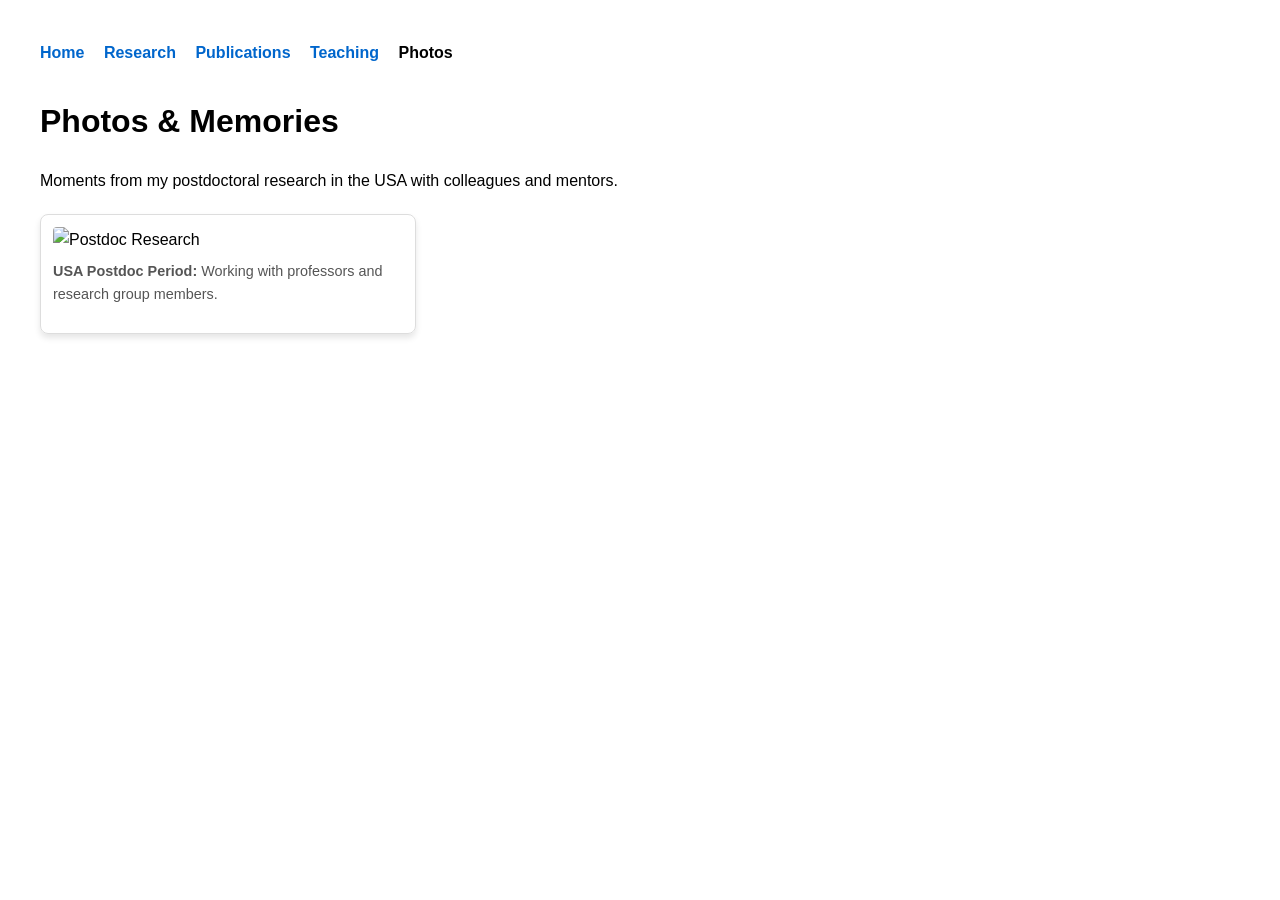
==== photos.html @ 4d49a132 "Add initial HTML structure for photos page" ====
<!DOCTYPE html>
<html lang="en">
<head>
    <meta charset="UTF-8">
    <meta name="viewport" content="width=device-width, initial-scale=1.0">
    <title>Photos - Dr. Asiye Kaymaz Özcanlı</title>
    <style>
        body {
            font-family: Arial, sans-serif;
            margin: 40px;
            line-height: 1.6;
        }
        nav {
            margin-bottom: 30px;
        }
        nav a {
            margin-right: 15px;
            text-decoration: none;
            color: #0066cc;
            font-weight: bold;
        }
        .photo-gallery {
            display: flex;
            flex-wrap: wrap;
            gap: 20px;
            margin-top: 20px;
        }
        .photo-card {
            border: 1px solid #ddd;
            border-radius: 8px;
            padding: 12px;
            max-width: 350px;
            box-shadow: 0 4px 6px rgba(0,0,0,0.1);
        }
        .photo-card img {
            width: 100%;
            height: auto;
            border-radius: 4px;
        }
        .photo-card p {
            font-size: 0.9em;
            color: #555;
            margin-top: 8px;
        }
    </style>
</head>
<body>

    <!-- Üst Menü -->
    <nav>
        <a href="index.html">Home</a>
        <a href="research.html">Research</a>
        <a href="publications.html">Publications</a>
        <a href="teaching.html">Teaching</a>
        <a href="photos.html" style="color: #000;">Photos</a>
    </nav>

    <main>
        <h1>Photos & Memories</h1>
        <p>Moments from my postdoctoral research in the USA with colleagues and mentors.</p>

        <div class="photo-gallery">
            <!-- Fotoğraf Kartı 1 -->
            <div class="photo-card">
                <img src="postdoc1.jpg" alt="Postdoc Research">
                <p><b>USA Postdoc Period:</b> Working with professors and research group members.</p>
            </div>
        </div>
    </main>

</body>
</html>
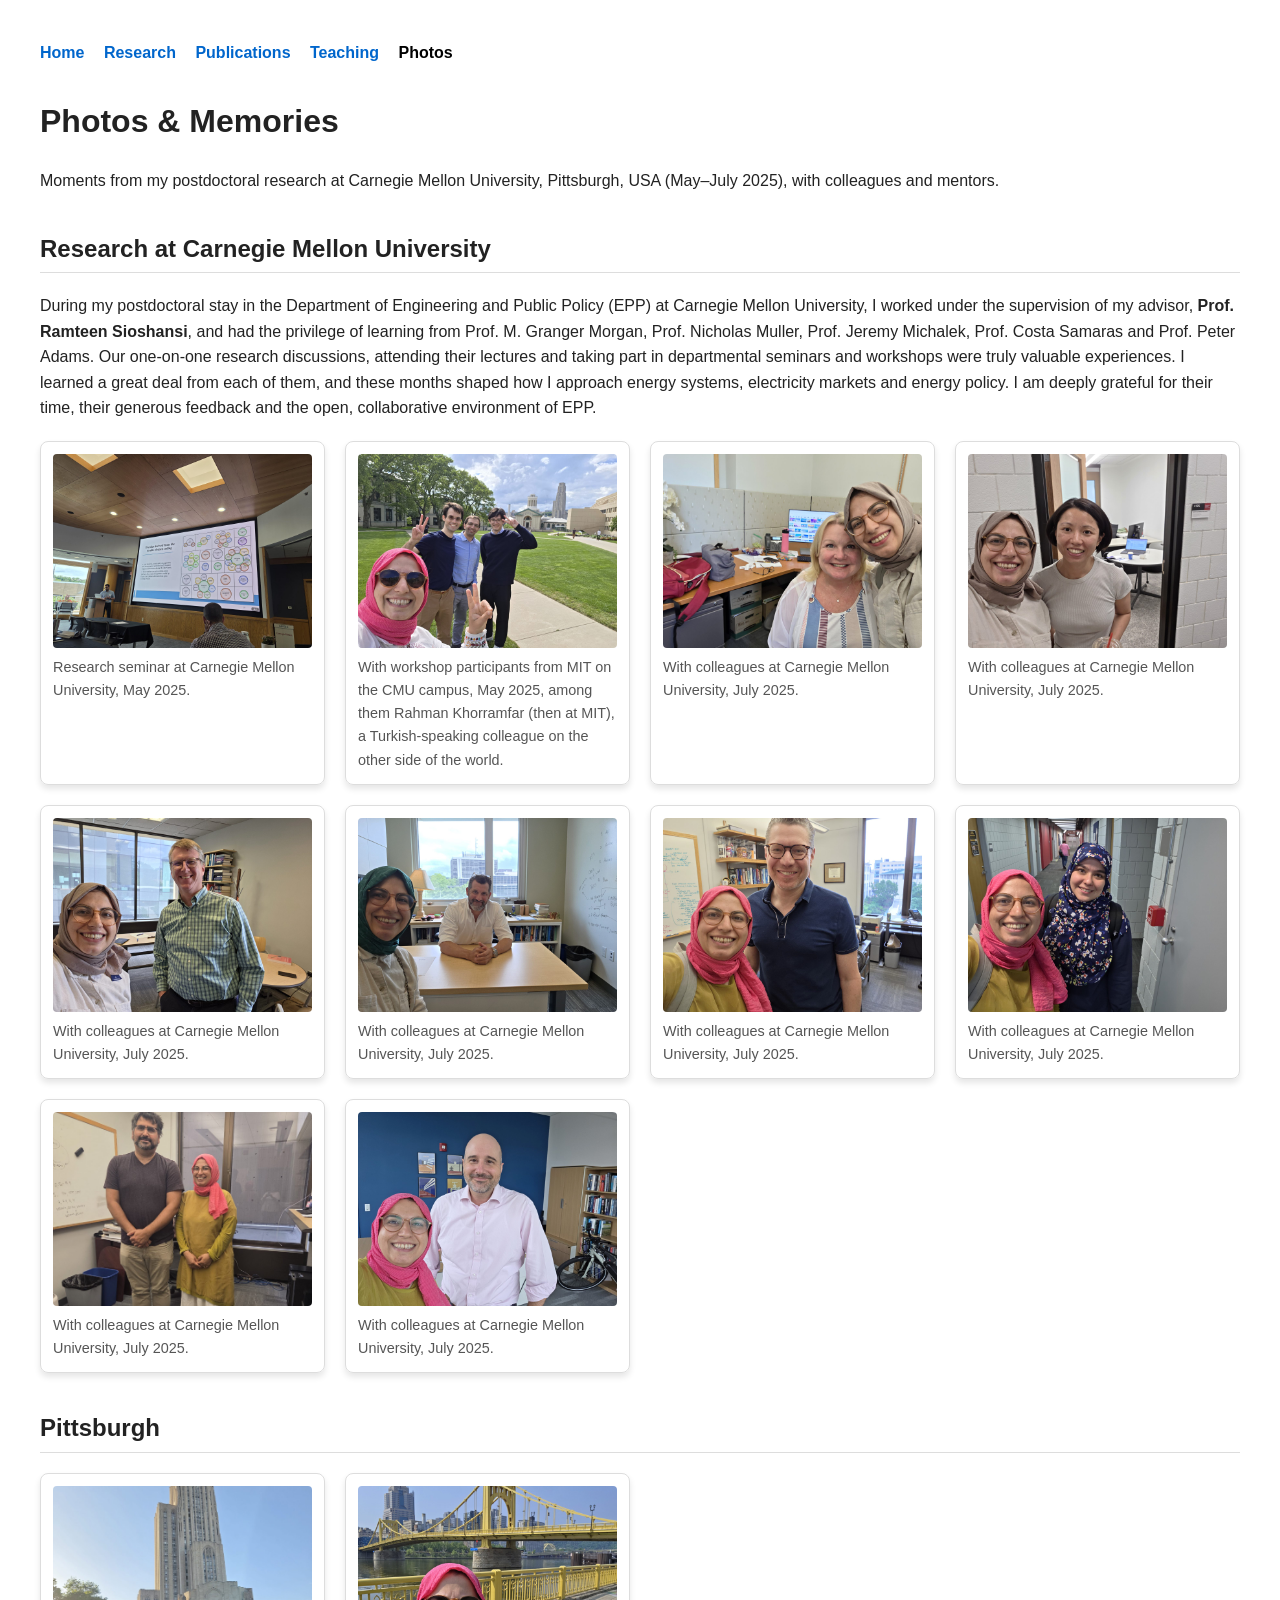
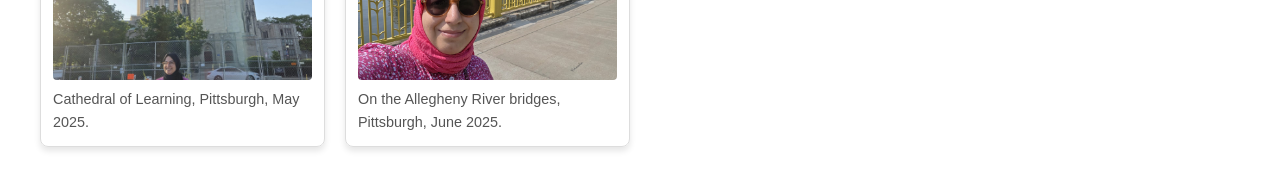
==== commit 373a87e2: "Add CMU postdoc photo gallery and Photos menu link - 12 photos from the CMU EPP postdoc (May-July 20" ====
--- a/photos.html
+++ b/photos.html
@@ -9,6 +9,8 @@
             font-family: Arial, sans-serif;
             margin: 40px;
             line-height: 1.6;
+            background: #fff;
+            color: #222;
         }
         nav {
             margin-bottom: 30px;
@@ -19,9 +21,14 @@
             color: #0066cc;
             font-weight: bold;
         }
+        h2 {
+            margin-top: 36px;
+            border-bottom: 1px solid #ddd;
+            padding-bottom: 4px;
+        }
         .photo-gallery {
-            display: flex;
-            flex-wrap: wrap;
+            display: grid;
+            grid-template-columns: repeat(auto-fill, minmax(280px, 1fr));
             gap: 20px;
             margin-top: 20px;
         }
@@ -29,18 +36,23 @@
             border: 1px solid #ddd;
             border-radius: 8px;
             padding: 12px;
-            max-width: 350px;
             box-shadow: 0 4px 6px rgba(0,0,0,0.1);
+            margin: 0;
         }
         .photo-card img {
             width: 100%;
-            height: auto;
+            aspect-ratio: 4 / 3;
+            object-fit: cover;
             border-radius: 4px;
+            display: block;
         }
-        .photo-card p {
+        .photo-card figcaption {
             font-size: 0.9em;
             color: #555;
             margin-top: 8px;
+        }
+        @media (max-width: 600px) {
+            body { margin: 16px; }
         }
     </style>
 </head>
@@ -56,15 +68,64 @@
     </nav>
 
     <main>
-        <h1>Photos & Memories</h1>
-        <p>Moments from my postdoctoral research in the USA with colleagues and mentors.</p>
+        <h1>Photos &amp; Memories</h1>
+        <p>Moments from my postdoctoral research at Carnegie Mellon University, Pittsburgh, USA (May–July 2025), with colleagues and mentors.</p>
 
+        <h2>Research at Carnegie Mellon University</h2>
+        <p>During my postdoctoral stay in the Department of Engineering and Public Policy (EPP) at Carnegie Mellon University, I worked under the supervision of my advisor, <b>Prof. Ramteen Sioshansi</b>, and had the privilege of learning from Prof. M. Granger Morgan, Prof. Nicholas Muller, Prof. Jeremy Michalek, Prof. Costa Samaras and Prof. Peter Adams. Our one-on-one research discussions, attending their lectures and taking part in departmental seminars and workshops were truly valuable experiences. I learned a great deal from each of them, and these months shaped how I approach energy systems, electricity markets and energy policy. I am deeply grateful for their time, their generous feedback and the open, collaborative environment of EPP.</p>
         <div class="photo-gallery">
-            <!-- Fotoğraf Kartı 1 -->
-            <div class="photo-card">
-                <img src="postdoc1.jpg" alt="Postdoc Research">
-                <p><b>USA Postdoc Period:</b> Working with professors and research group members.</p>
-            </div>
+            <figure class="photo-card">
+                <a href="images/postdoc/cmu-02.jpg"><img src="images/postdoc/cmu-02.jpg" alt="Research seminar presentation" loading="lazy"></a>
+                <figcaption>Research seminar at Carnegie Mellon University, May 2025.</figcaption>
+            </figure>
+            <figure class="photo-card">
+                <a href="images/postdoc/cmu-03.jpg"><img src="images/postdoc/cmu-03.jpg" alt="With workshop participants from MIT on the CMU campus" loading="lazy"></a>
+                <figcaption>With workshop participants from MIT on the CMU campus, May 2025, among them Rahman Khorramfar (then at MIT), a Turkish-speaking colleague on the other side of the world.</figcaption>
+            </figure>
+            <figure class="photo-card">
+                <a href="images/postdoc/cmu-05.jpg"><img src="images/postdoc/cmu-05.jpg" alt="With a colleague in the office" loading="lazy"></a>
+                <figcaption>With colleagues at Carnegie Mellon University, July 2025.</figcaption>
+            </figure>
+            <figure class="photo-card">
+                <a href="images/postdoc/cmu-06.jpg"><img src="images/postdoc/cmu-06.jpg" alt="With a colleague in the office" loading="lazy"></a>
+                <figcaption>With colleagues at Carnegie Mellon University, July 2025.</figcaption>
+            </figure>
+            <figure class="photo-card">
+                <a href="images/postdoc/cmu-07.jpg"><img src="images/postdoc/cmu-07.jpg" alt="With a professor in his office" loading="lazy"></a>
+                <figcaption>With colleagues at Carnegie Mellon University, July 2025.</figcaption>
+            </figure>
+            <figure class="photo-card">
+                <a href="images/postdoc/cmu-08.jpg"><img src="images/postdoc/cmu-08.jpg" alt="With a professor in his office" loading="lazy"></a>
+                <figcaption>With colleagues at Carnegie Mellon University, July 2025.</figcaption>
+            </figure>
+            <figure class="photo-card">
+                <a href="images/postdoc/cmu-09.jpg"><img src="images/postdoc/cmu-09.jpg" alt="With a professor in his office" loading="lazy"></a>
+                <figcaption>With colleagues at Carnegie Mellon University, July 2025.</figcaption>
+            </figure>
+            <figure class="photo-card">
+                <a href="images/postdoc/cmu-10.jpg"><img src="images/postdoc/cmu-10.jpg" alt="With a colleague" loading="lazy"></a>
+                <figcaption>With colleagues at Carnegie Mellon University, July 2025.</figcaption>
+            </figure>
+            <figure class="photo-card">
+                <a href="images/postdoc/cmu-11.jpg"><img src="images/postdoc/cmu-11.jpg" alt="With a colleague in the office" loading="lazy" style="object-position: center 30%;"></a>
+                <figcaption>With colleagues at Carnegie Mellon University, July 2025.</figcaption>
+            </figure>
+            <figure class="photo-card">
+                <a href="images/postdoc/cmu-12.jpg"><img src="images/postdoc/cmu-12.jpg" alt="With a professor in his office" loading="lazy"></a>
+                <figcaption>With colleagues at Carnegie Mellon University, July 2025.</figcaption>
+            </figure>
+        </div>
+
+        <h2>Pittsburgh</h2>
+        <div class="photo-gallery">
+            <figure class="photo-card">
+                <a href="images/postdoc/cmu-01.jpg"><img src="images/postdoc/cmu-01.jpg" alt="In front of the Cathedral of Learning" loading="lazy" style="object-position: center 40%;"></a>
+                <figcaption>Cathedral of Learning, Pittsburgh, May 2025.</figcaption>
+            </figure>
+            <figure class="photo-card">
+                <a href="images/postdoc/cmu-04.jpg"><img src="images/postdoc/cmu-04.jpg" alt="On a bridge over the Allegheny River" loading="lazy"></a>
+                <figcaption>On the Allegheny River bridges, Pittsburgh, June 2025.</figcaption>
+            </figure>
         </div>
     </main>
 
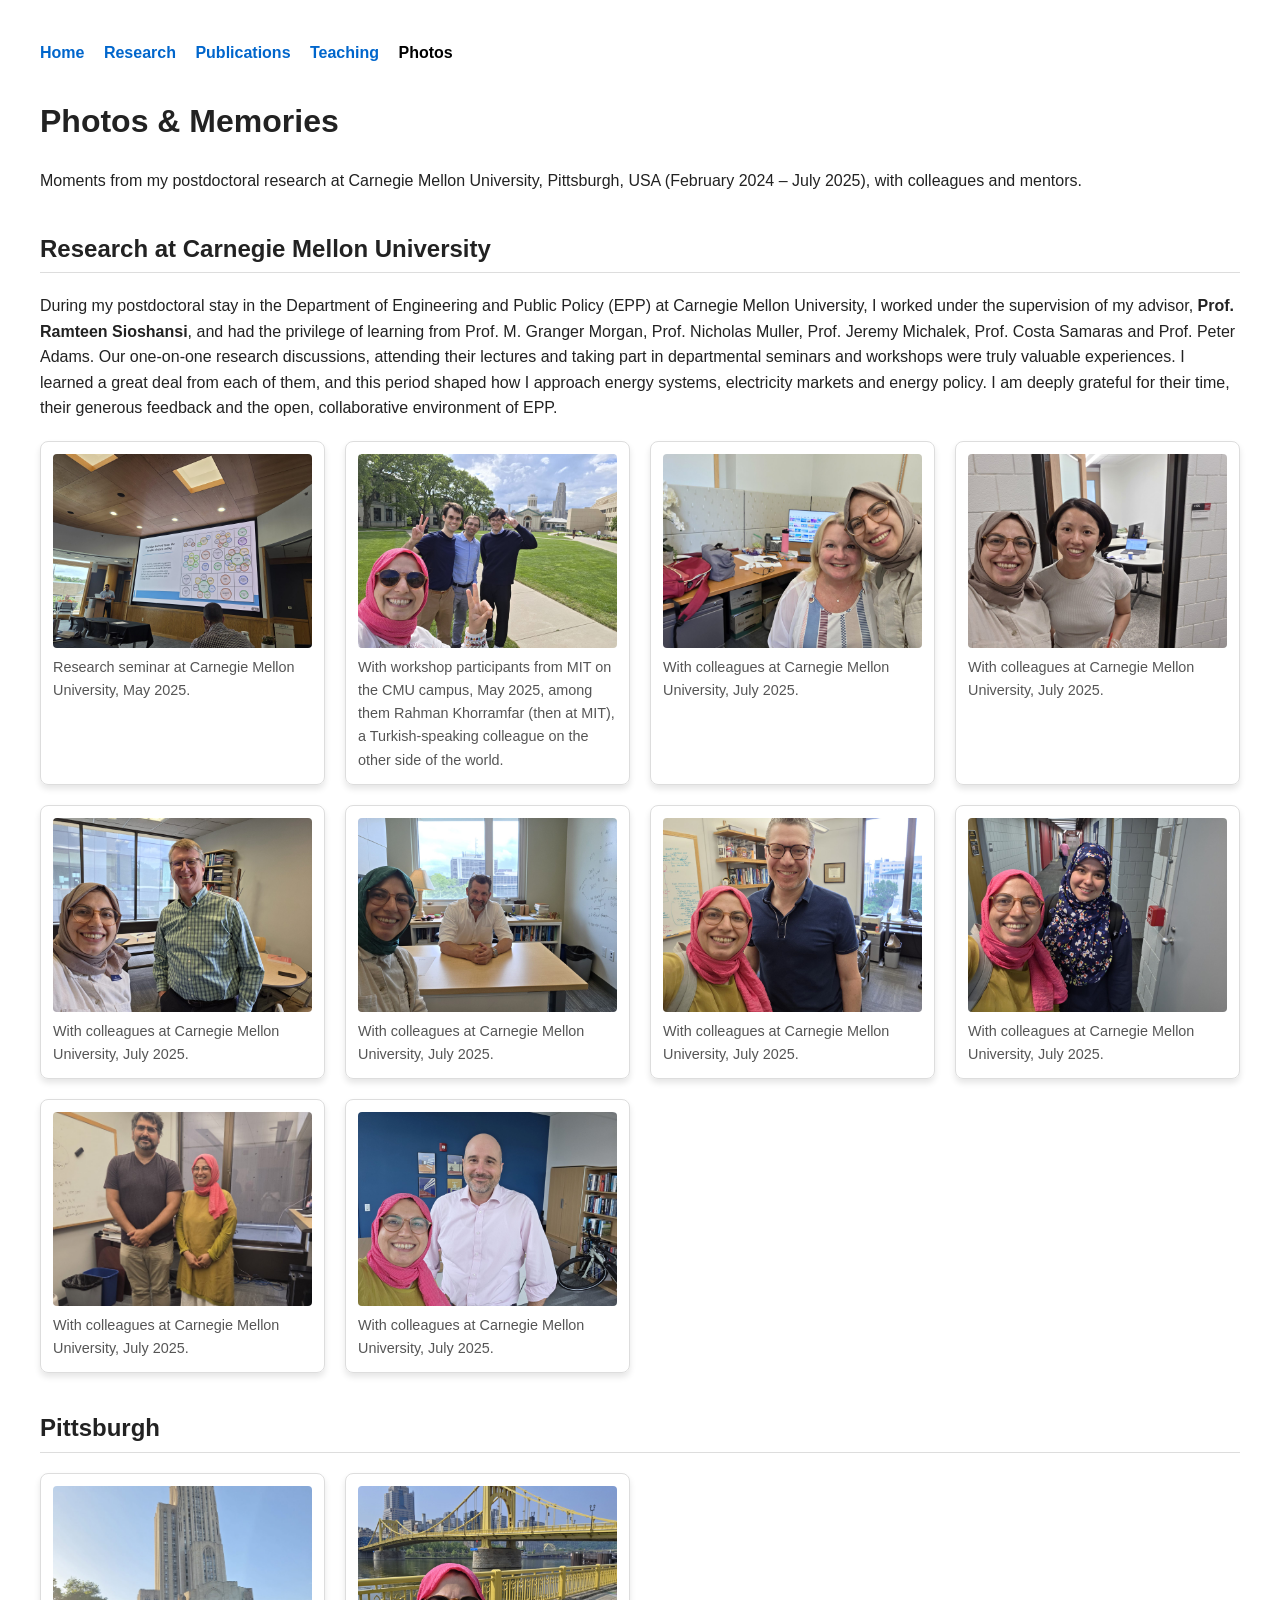
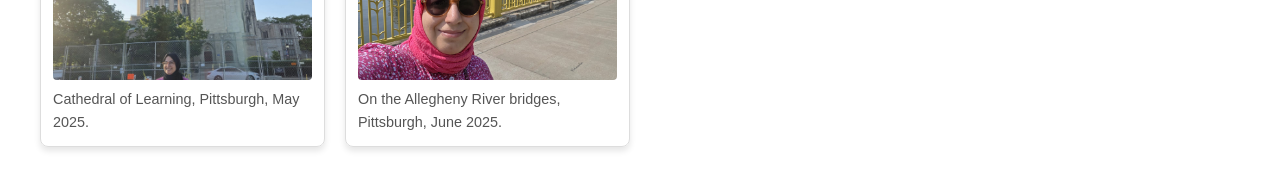
==== commit 95b267b8: "Fix postdoc period to February 2024 - July 2025 Co-Authored-By: Claude Opus 5.5 <noreply@anthropic.c" ====
--- a/photos.html
+++ b/photos.html
@@ -69,10 +69,10 @@
 
     <main>
         <h1>Photos &amp; Memories</h1>
-        <p>Moments from my postdoctoral research at Carnegie Mellon University, Pittsburgh, USA (May–July 2025), with colleagues and mentors.</p>
+        <p>Moments from my postdoctoral research at Carnegie Mellon University, Pittsburgh, USA (February 2024 – July 2025), with colleagues and mentors.</p>
 
         <h2>Research at Carnegie Mellon University</h2>
-        <p>During my postdoctoral stay in the Department of Engineering and Public Policy (EPP) at Carnegie Mellon University, I worked under the supervision of my advisor, <b>Prof. Ramteen Sioshansi</b>, and had the privilege of learning from Prof. M. Granger Morgan, Prof. Nicholas Muller, Prof. Jeremy Michalek, Prof. Costa Samaras and Prof. Peter Adams. Our one-on-one research discussions, attending their lectures and taking part in departmental seminars and workshops were truly valuable experiences. I learned a great deal from each of them, and these months shaped how I approach energy systems, electricity markets and energy policy. I am deeply grateful for their time, their generous feedback and the open, collaborative environment of EPP.</p>
+        <p>During my postdoctoral stay in the Department of Engineering and Public Policy (EPP) at Carnegie Mellon University, I worked under the supervision of my advisor, <b>Prof. Ramteen Sioshansi</b>, and had the privilege of learning from Prof. M. Granger Morgan, Prof. Nicholas Muller, Prof. Jeremy Michalek, Prof. Costa Samaras and Prof. Peter Adams. Our one-on-one research discussions, attending their lectures and taking part in departmental seminars and workshops were truly valuable experiences. I learned a great deal from each of them, and this period shaped how I approach energy systems, electricity markets and energy policy. I am deeply grateful for their time, their generous feedback and the open, collaborative environment of EPP.</p>
         <div class="photo-gallery">
             <figure class="photo-card">
                 <a href="images/postdoc/cmu-02.jpg"><img src="images/postdoc/cmu-02.jpg" alt="Research seminar presentation" loading="lazy"></a>
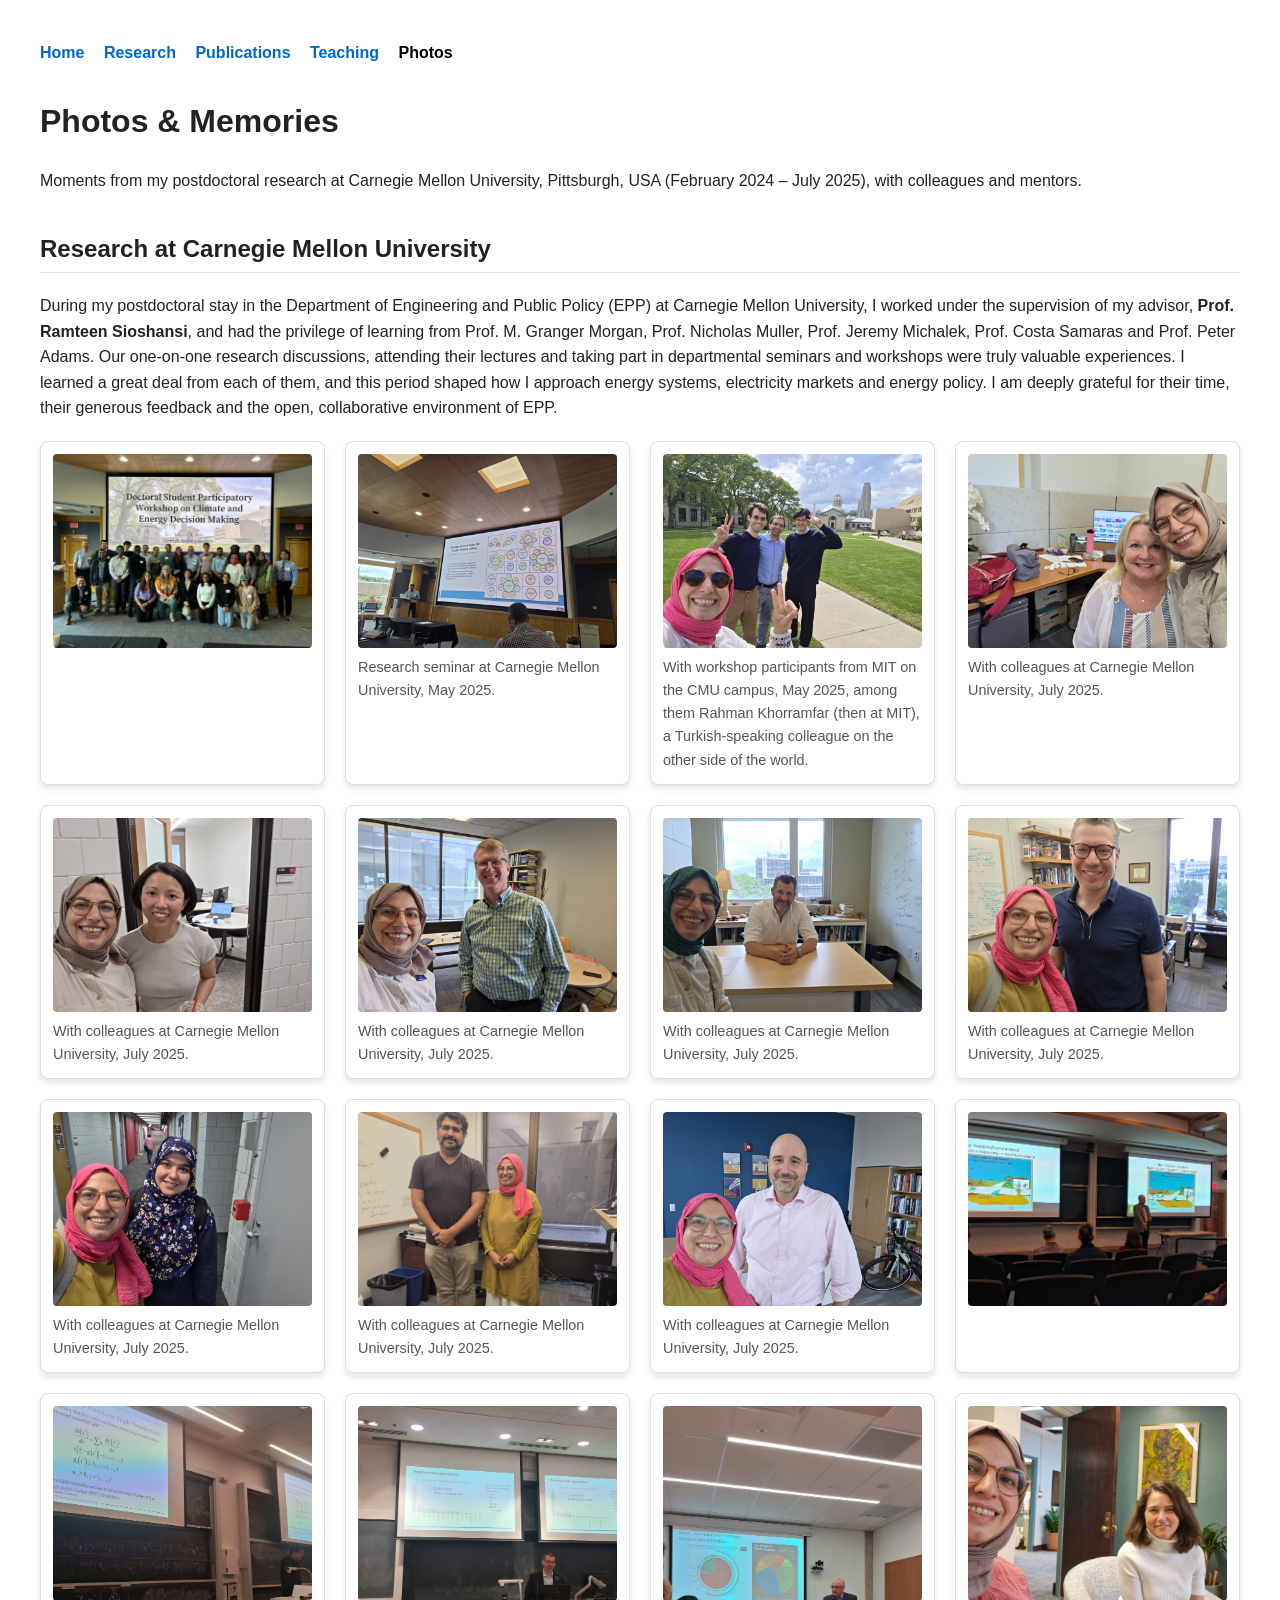
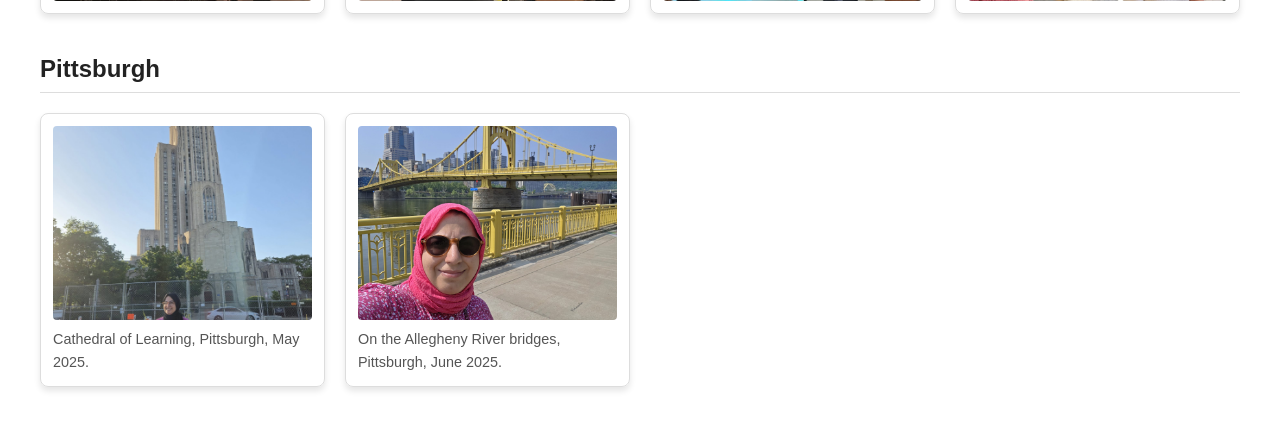
==== commit fa4f03bb: "Add workshop, lecture and seminar photos to CMU research section Co-Authored-By: Claude Opus 5.5 <no" ====
--- a/photos.html
+++ b/photos.html
@@ -75,6 +75,9 @@
         <p>During my postdoctoral stay in the Department of Engineering and Public Policy (EPP) at Carnegie Mellon University, I worked under the supervision of my advisor, <b>Prof. Ramteen Sioshansi</b>, and had the privilege of learning from Prof. M. Granger Morgan, Prof. Nicholas Muller, Prof. Jeremy Michalek, Prof. Costa Samaras and Prof. Peter Adams. Our one-on-one research discussions, attending their lectures and taking part in departmental seminars and workshops were truly valuable experiences. I learned a great deal from each of them, and this period shaped how I approach energy systems, electricity markets and energy policy. I am deeply grateful for their time, their generous feedback and the open, collaborative environment of EPP.</p>
         <div class="photo-gallery">
             <figure class="photo-card">
+                <a href="images/postdoc/cmu-13.jpg"><img src="images/postdoc/cmu-13.jpg" alt="Workshop group photo at Carnegie Mellon University" loading="lazy"></a>
+            </figure>
+            <figure class="photo-card">
                 <a href="images/postdoc/cmu-02.jpg"><img src="images/postdoc/cmu-02.jpg" alt="Research seminar presentation" loading="lazy"></a>
                 <figcaption>Research seminar at Carnegie Mellon University, May 2025.</figcaption>
             </figure>
@@ -114,6 +117,21 @@
                 <a href="images/postdoc/cmu-12.jpg"><img src="images/postdoc/cmu-12.jpg" alt="With a professor in his office" loading="lazy"></a>
                 <figcaption>With colleagues at Carnegie Mellon University, July 2025.</figcaption>
             </figure>
+            <figure class="photo-card">
+                <a href="images/postdoc/cmu-14.jpg"><img src="images/postdoc/cmu-14.jpg" alt="Lecture at Carnegie Mellon University" loading="lazy"></a>
+            </figure>
+            <figure class="photo-card">
+                <a href="images/postdoc/cmu-15.jpg"><img src="images/postdoc/cmu-15.jpg" alt="Lecture at Carnegie Mellon University" loading="lazy"></a>
+            </figure>
+            <figure class="photo-card">
+                <a href="images/postdoc/cmu-16.jpg"><img src="images/postdoc/cmu-16.jpg" alt="Seminar at Carnegie Mellon University" loading="lazy"></a>
+            </figure>
+            <figure class="photo-card">
+                <a href="images/postdoc/cmu-17.jpg"><img src="images/postdoc/cmu-17.jpg" alt="Seminar at Carnegie Mellon University" loading="lazy"></a>
+            </figure>
+            <figure class="photo-card">
+                <a href="images/postdoc/cmu-18.jpg"><img src="images/postdoc/cmu-18.jpg" alt="With a colleague at Carnegie Mellon University" loading="lazy"></a>
+            </figure>
         </div>
 
         <h2>Pittsburgh</h2>
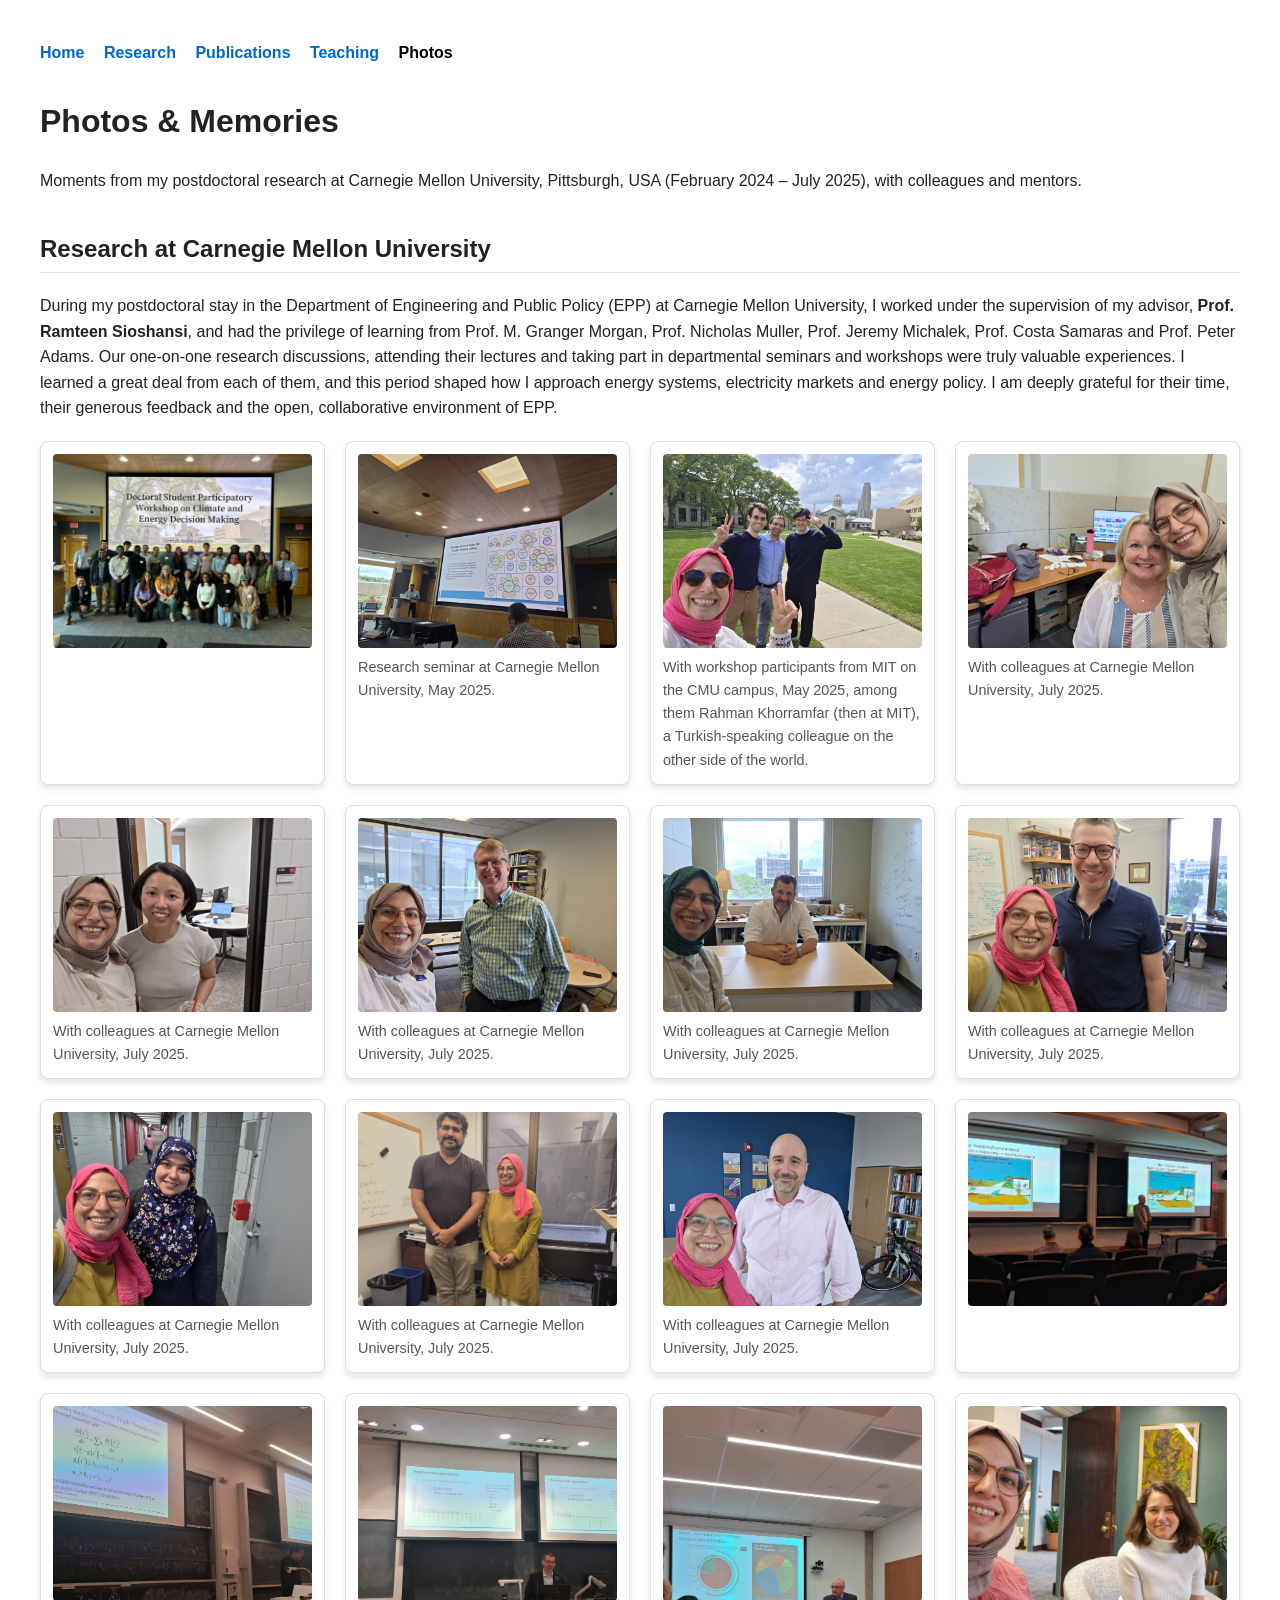
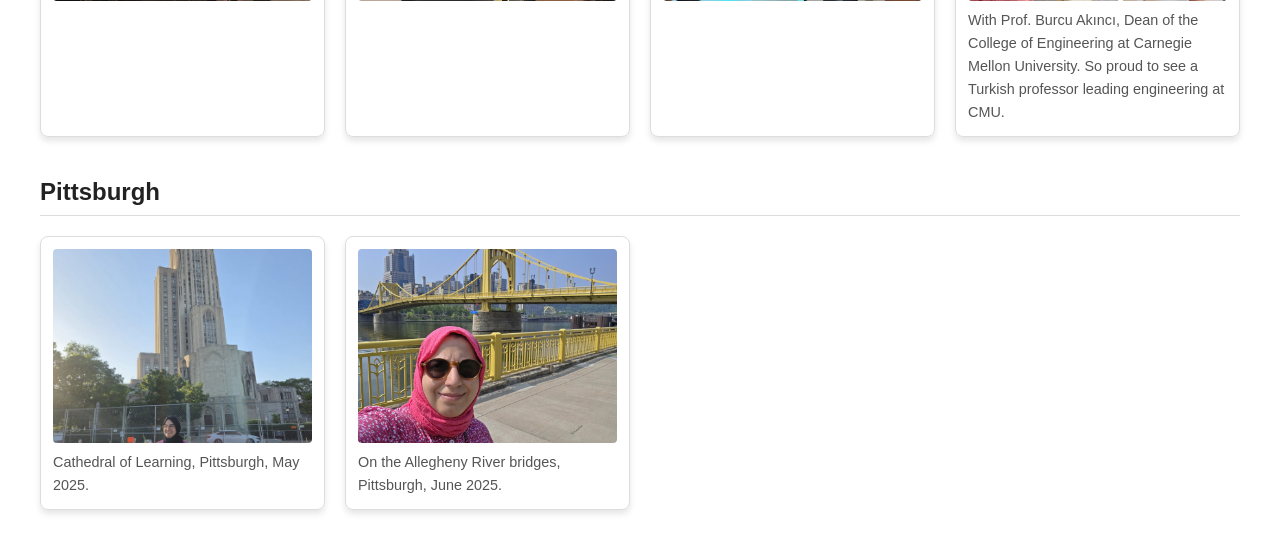
==== commit f2318fbb: "Caption photo with Dean Burcu Akinci Co-Authored-By: Claude Opus 5.5 <noreply@anthropic.com>" ====
--- a/photos.html
+++ b/photos.html
@@ -130,7 +130,8 @@
                 <a href="images/postdoc/cmu-17.jpg"><img src="images/postdoc/cmu-17.jpg" alt="Seminar at Carnegie Mellon University" loading="lazy"></a>
             </figure>
             <figure class="photo-card">
-                <a href="images/postdoc/cmu-18.jpg"><img src="images/postdoc/cmu-18.jpg" alt="With a colleague at Carnegie Mellon University" loading="lazy"></a>
+                <a href="images/postdoc/cmu-18.jpg"><img src="images/postdoc/cmu-18.jpg" alt="With Prof. Burcu Akıncı, Dean of the College of Engineering at Carnegie Mellon University" loading="lazy"></a>
+                <figcaption>With Prof. Burcu Akıncı, Dean of the College of Engineering at Carnegie Mellon University. So proud to see a Turkish professor leading engineering at CMU.</figcaption>
             </figure>
         </div>
 
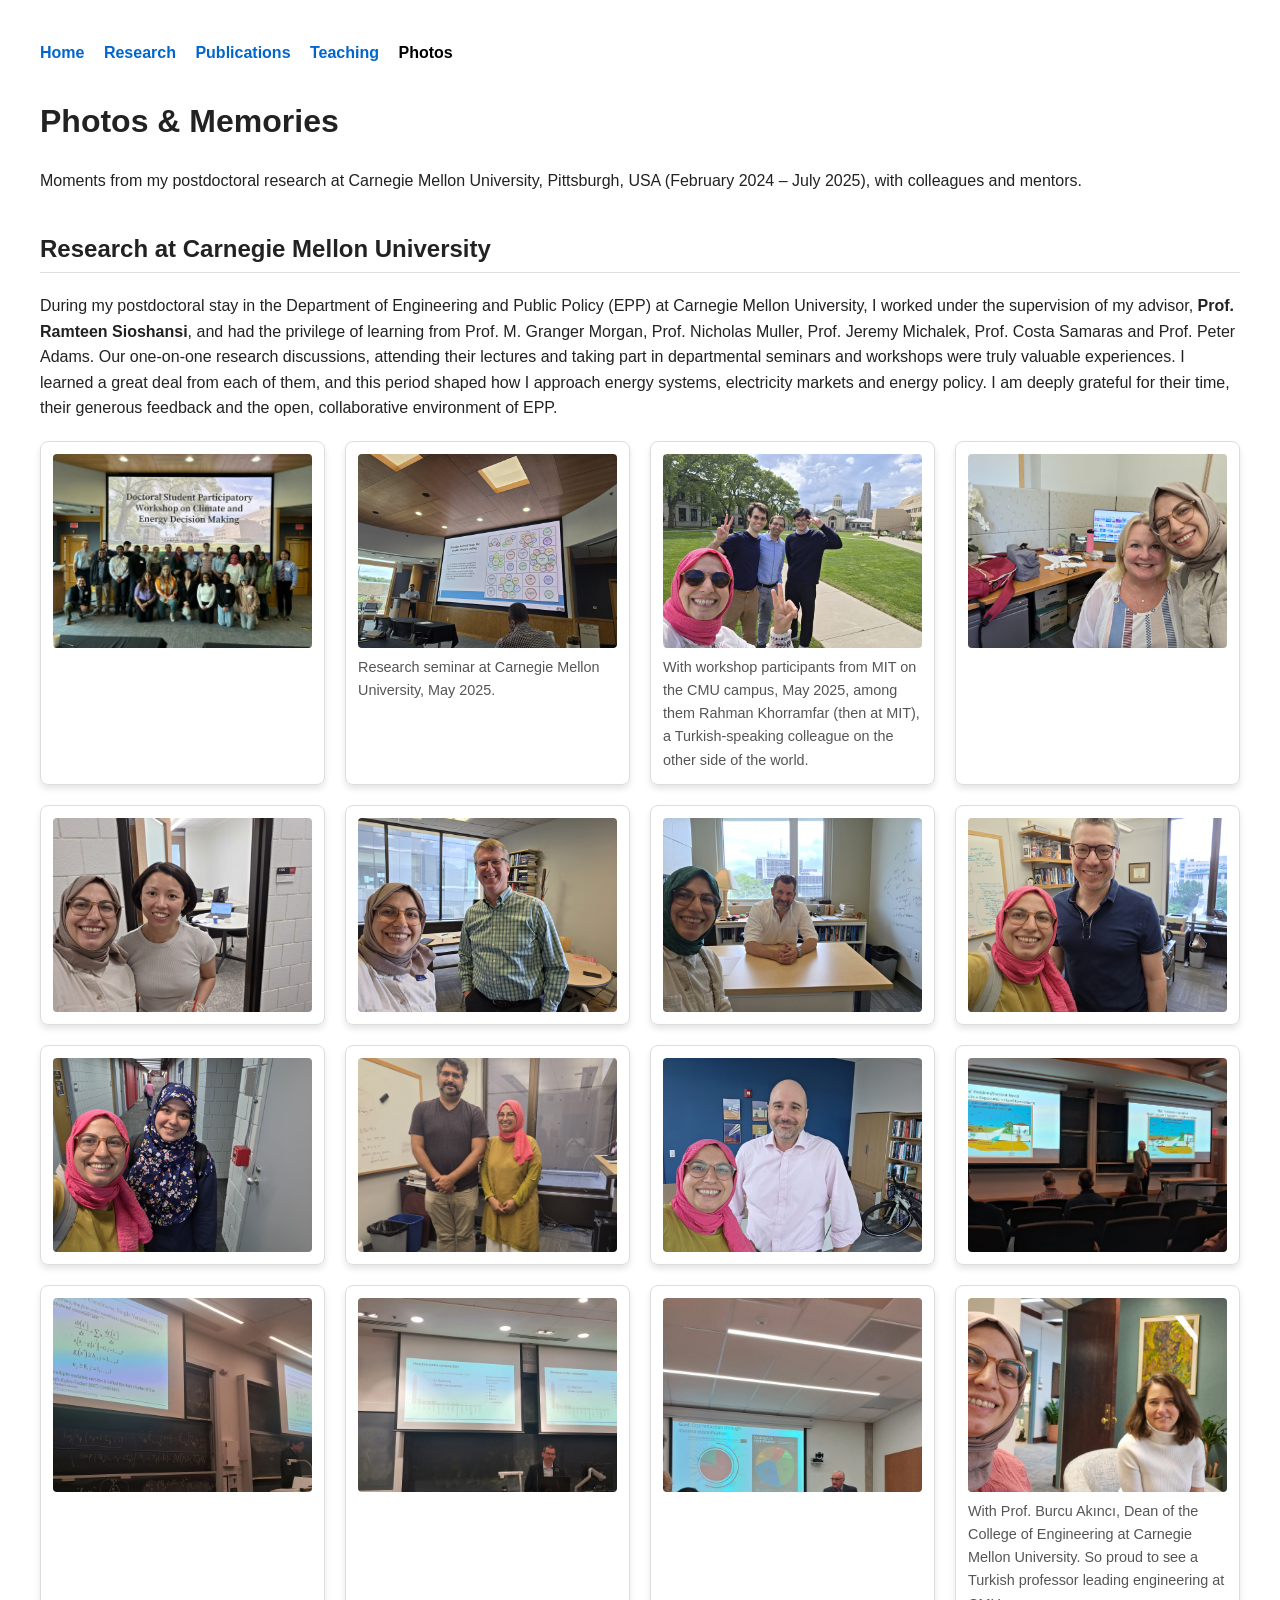
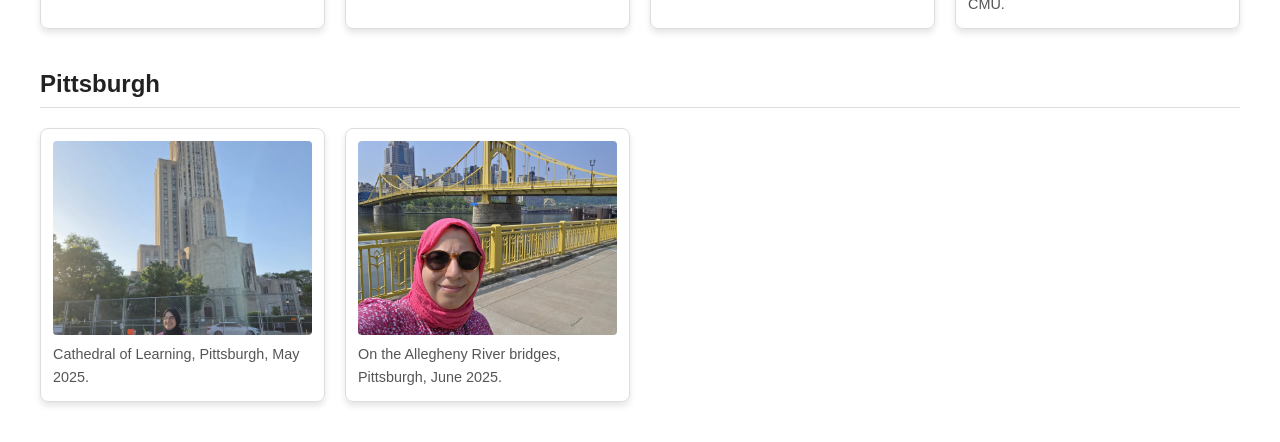
==== commit a7a5196d: "Remove generic colleague captions Co-Authored-By: Claude Opus 5.5 <noreply@anthropic.com>" ====
--- a/photos.html
+++ b/photos.html
@@ -87,35 +87,27 @@
             </figure>
             <figure class="photo-card">
                 <a href="images/postdoc/cmu-05.jpg"><img src="images/postdoc/cmu-05.jpg" alt="With a colleague in the office" loading="lazy"></a>
-                <figcaption>With colleagues at Carnegie Mellon University, July 2025.</figcaption>
             </figure>
             <figure class="photo-card">
                 <a href="images/postdoc/cmu-06.jpg"><img src="images/postdoc/cmu-06.jpg" alt="With a colleague in the office" loading="lazy"></a>
-                <figcaption>With colleagues at Carnegie Mellon University, July 2025.</figcaption>
             </figure>
             <figure class="photo-card">
                 <a href="images/postdoc/cmu-07.jpg"><img src="images/postdoc/cmu-07.jpg" alt="With a professor in his office" loading="lazy"></a>
-                <figcaption>With colleagues at Carnegie Mellon University, July 2025.</figcaption>
             </figure>
             <figure class="photo-card">
                 <a href="images/postdoc/cmu-08.jpg"><img src="images/postdoc/cmu-08.jpg" alt="With a professor in his office" loading="lazy"></a>
-                <figcaption>With colleagues at Carnegie Mellon University, July 2025.</figcaption>
             </figure>
             <figure class="photo-card">
                 <a href="images/postdoc/cmu-09.jpg"><img src="images/postdoc/cmu-09.jpg" alt="With a professor in his office" loading="lazy"></a>
-                <figcaption>With colleagues at Carnegie Mellon University, July 2025.</figcaption>
             </figure>
             <figure class="photo-card">
                 <a href="images/postdoc/cmu-10.jpg"><img src="images/postdoc/cmu-10.jpg" alt="With a colleague" loading="lazy"></a>
-                <figcaption>With colleagues at Carnegie Mellon University, July 2025.</figcaption>
             </figure>
             <figure class="photo-card">
                 <a href="images/postdoc/cmu-11.jpg"><img src="images/postdoc/cmu-11.jpg" alt="With a colleague in the office" loading="lazy" style="object-position: center 30%;"></a>
-                <figcaption>With colleagues at Carnegie Mellon University, July 2025.</figcaption>
             </figure>
             <figure class="photo-card">
                 <a href="images/postdoc/cmu-12.jpg"><img src="images/postdoc/cmu-12.jpg" alt="With a professor in his office" loading="lazy"></a>
-                <figcaption>With colleagues at Carnegie Mellon University, July 2025.</figcaption>
             </figure>
             <figure class="photo-card">
                 <a href="images/postdoc/cmu-14.jpg"><img src="images/postdoc/cmu-14.jpg" alt="Lecture at Carnegie Mellon University" loading="lazy"></a>
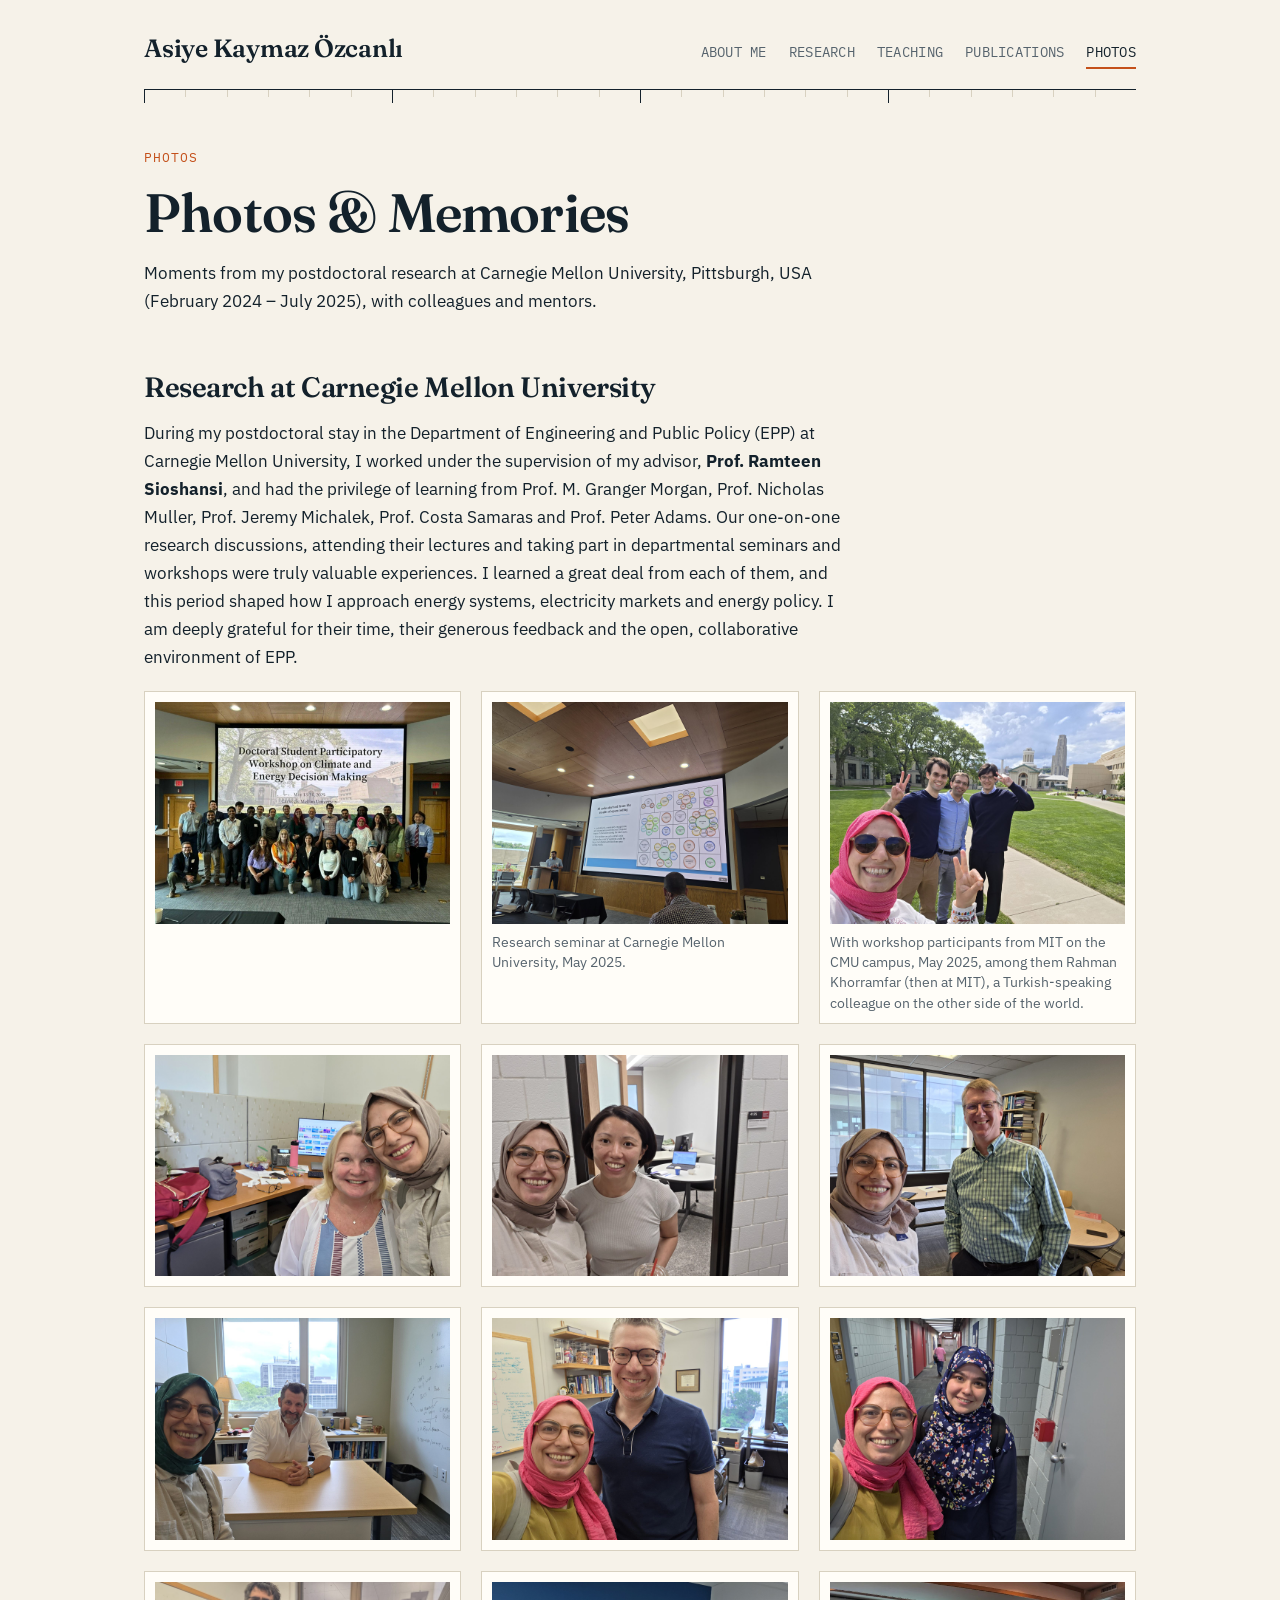
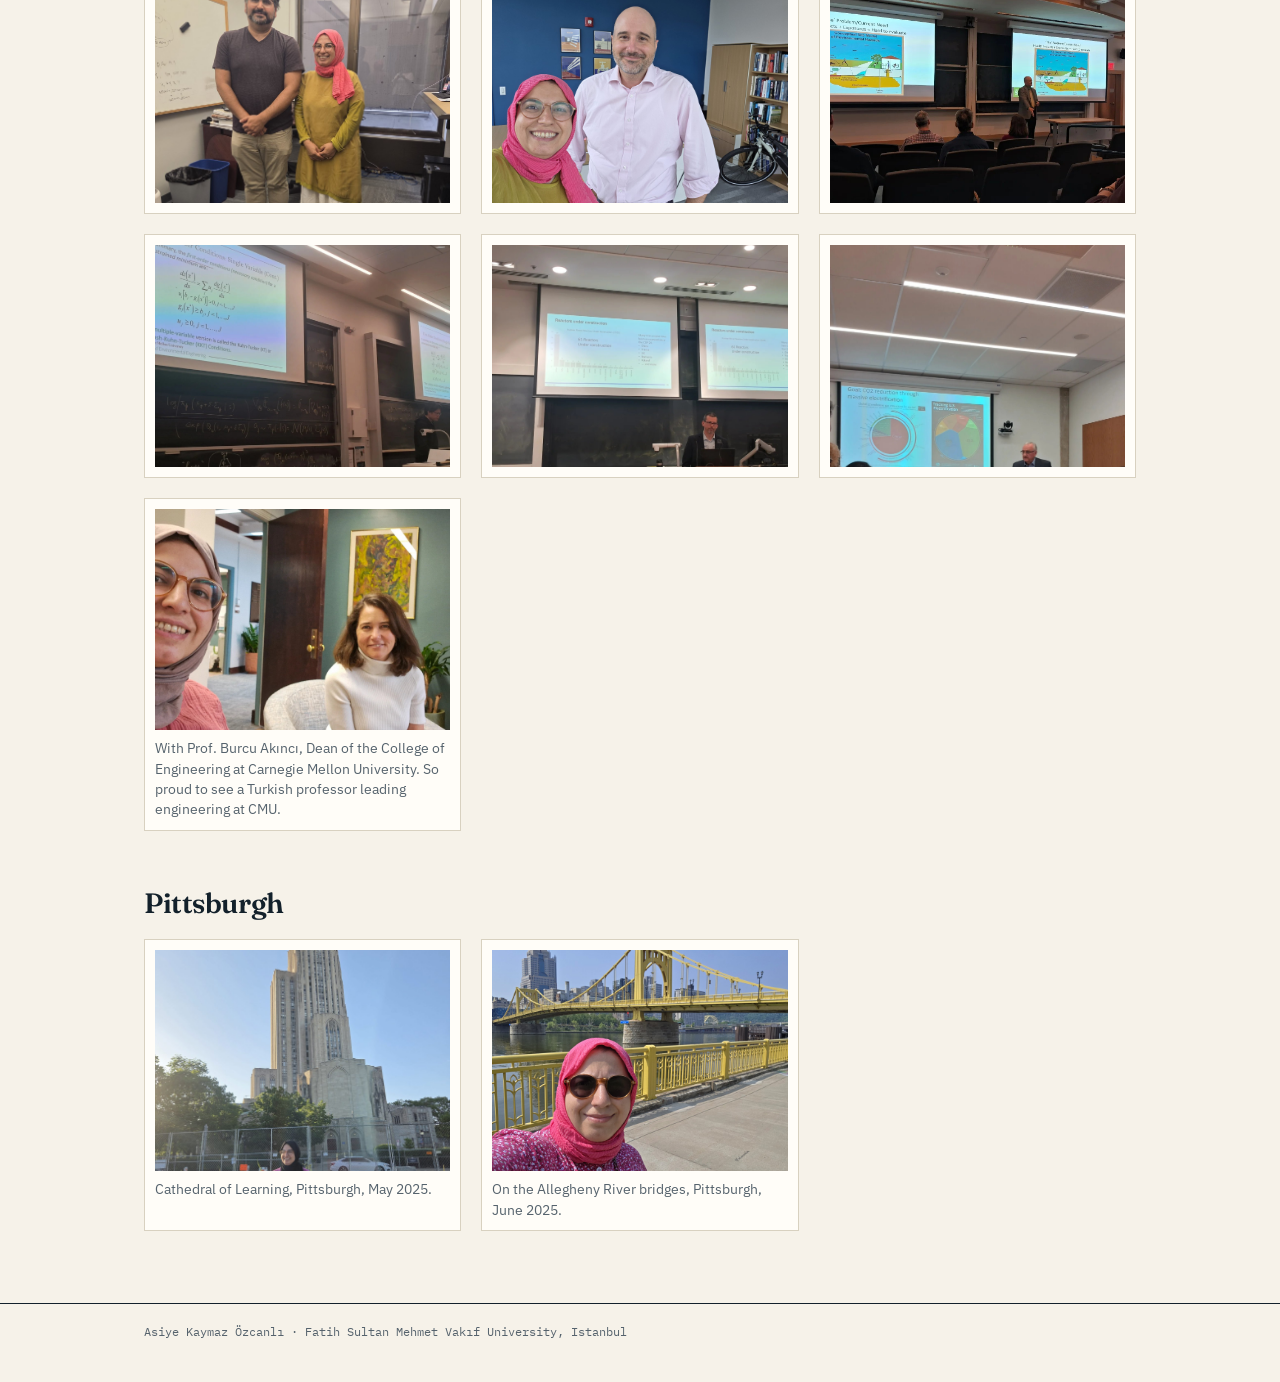
==== commit 102c3615: "Refresh content and unify design across pages - Shared stylesheet and script; same menu on every pag" ====
--- a/photos.html
+++ b/photos.html
@@ -4,70 +4,31 @@
     <meta charset="UTF-8">
     <meta name="viewport" content="width=device-width, initial-scale=1.0">
     <title>Photos - Dr. Asiye Kaymaz Özcanlı</title>
-    <style>
-        body {
-            font-family: Arial, sans-serif;
-            margin: 40px;
-            line-height: 1.6;
-            background: #fff;
-            color: #222;
-        }
-        nav {
-            margin-bottom: 30px;
-        }
-        nav a {
-            margin-right: 15px;
-            text-decoration: none;
-            color: #0066cc;
-            font-weight: bold;
-        }
-        h2 {
-            margin-top: 36px;
-            border-bottom: 1px solid #ddd;
-            padding-bottom: 4px;
-        }
-        .photo-gallery {
-            display: grid;
-            grid-template-columns: repeat(auto-fill, minmax(280px, 1fr));
-            gap: 20px;
-            margin-top: 20px;
-        }
-        .photo-card {
-            border: 1px solid #ddd;
-            border-radius: 8px;
-            padding: 12px;
-            box-shadow: 0 4px 6px rgba(0,0,0,0.1);
-            margin: 0;
-        }
-        .photo-card img {
-            width: 100%;
-            aspect-ratio: 4 / 3;
-            object-fit: cover;
-            border-radius: 4px;
-            display: block;
-        }
-        .photo-card figcaption {
-            font-size: 0.9em;
-            color: #555;
-            margin-top: 8px;
-        }
-        @media (max-width: 600px) {
-            body { margin: 16px; }
-        }
-    </style>
+    <meta name="description" content="Photos from the postdoctoral research stay of Asiye Kaymaz Özcanlı at Carnegie Mellon University.">
+    <link rel="preconnect" href="https://fonts.googleapis.com">
+    <link rel="preconnect" href="https://fonts.gstatic.com" crossorigin>
+    <link rel="stylesheet" href="assets/style.css">
+    <script src="assets/site.js" defer></script>
 </head>
 <body>
 
-    <!-- Üst Menü -->
-    <nav>
-        <a href="index.html">Home</a>
-        <a href="research.html">Research</a>
-        <a href="publications.html">Publications</a>
-        <a href="teaching.html">Teaching</a>
-        <a href="photos.html" style="color: #000;">Photos</a>
-    </nav>
+<header class="site-header">
+    <div class="wrap">
+        <a class="site-name" href="index.html">Asiye Kaymaz Özcanlı</a>
+        <nav class="menu" aria-label="Main">
+            <a href="index.html">About Me</a>
+            <a href="research.html">Research</a>
+            <a href="teaching.html">Teaching</a>
+            <a href="publications.html">Publications</a>
+            <a href="photos.html" aria-current="page">Photos</a>
+        </nav>
+    </div>
+    <div class="wrap"><div class="ruler" aria-hidden="true"></div></div>
+</header>
 
-    <main>
+<main class="wrap">
+
+        <p class="eyebrow">Photos</p>
         <h1>Photos &amp; Memories</h1>
         <p>Moments from my postdoctoral research at Carnegie Mellon University, Pittsburgh, USA (February 2024 – July 2025), with colleagues and mentors.</p>
 
@@ -138,7 +99,12 @@
                 <figcaption>On the Allegheny River bridges, Pittsburgh, June 2025.</figcaption>
             </figure>
         </div>
-    </main>
+
+</main>
+
+<footer class="site-footer">
+    <div class="wrap">Asiye Kaymaz Özcanlı · Fatih Sultan Mehmet Vakıf University, Istanbul</div>
+</footer>
 
 </body>
 </html>
--- a/assets/style.css
+++ b/assets/style.css
@@ -0,0 +1,180 @@
+/* Shared style for aozcanli.github.io */
+@import url('https://fonts.googleapis.com/css2?family=Fraunces:opsz,wght@9..144,400;9..144,600&family=IBM+Plex+Mono:wght@400;500&family=IBM+Plex+Sans:wght@400;500;600&display=swap');
+
+:root {
+    --paper: #f6f2e9;
+    --card: #fffdf8;
+    --ink: #13212b;
+    --muted: #56636d;
+    --line: #d8d1c0;
+    --accent: #c4501a;
+    --accent-soft: #f3dccd;
+    --deep: #0e5568;
+    --serif: 'Fraunces', Georgia, 'Times New Roman', serif;
+    --sans: 'IBM Plex Sans', 'Helvetica Neue', Arial, sans-serif;
+    --mono: 'IBM Plex Mono', Menlo, Consolas, monospace;
+}
+
+* { box-sizing: border-box; }
+
+html { scroll-behavior: smooth; }
+
+body {
+    margin: 0;
+    font-family: var(--sans);
+    font-size: 17px;
+    line-height: 1.65;
+    color: var(--ink);
+    background: var(--paper);
+    -webkit-font-smoothing: antialiased;
+}
+
+a { color: var(--deep); text-decoration-thickness: 1px; text-underline-offset: 3px; }
+a:hover { color: var(--accent); }
+a:focus-visible, button:focus-visible { outline: 2px solid var(--accent); outline-offset: 3px; }
+
+.wrap { max-width: 1040px; margin: 0 auto; padding: 0 24px; }
+
+/* Header and menu */
+.site-header { padding: 28px 0 0; }
+.site-header .wrap { display: flex; flex-wrap: wrap; align-items: baseline; justify-content: space-between; gap: 10px 28px; }
+.site-name { font-family: var(--serif); font-size: 25px; font-weight: 600; letter-spacing: -0.01em; color: var(--ink); text-decoration: none; }
+.site-name:hover { color: var(--ink); }
+.menu { display: flex; flex-wrap: wrap; gap: 4px 22px; font-family: var(--mono); font-size: 13.5px; letter-spacing: 0.02em; text-transform: uppercase; }
+.menu a { color: var(--muted); text-decoration: none; padding: 4px 0; border-bottom: 2px solid transparent; }
+.menu a:hover { color: var(--ink); border-bottom-color: var(--line); }
+.menu a[aria-current="page"] { color: var(--ink); border-bottom-color: var(--accent); }
+
+/* 24-hour ruler: one tick per hour, a taller one every six hours */
+.ruler {
+    flex: 1 0 100%;
+    width: 100%;
+    height: 14px;
+    margin-top: 20px;
+    border-top: 1px solid var(--ink);
+    background:
+        repeating-linear-gradient(to right, var(--ink) 0 1px, transparent 1px calc(100% / 4)) top left / 100% 14px no-repeat,
+        repeating-linear-gradient(to right, var(--line) 0 1px, transparent 1px calc(100% / 24)) top left / 100% 7px no-repeat;
+}
+
+main.wrap { padding-top: 44px; padding-bottom: 72px; }
+
+h1, h2, h3 { font-family: var(--serif); font-weight: 600; letter-spacing: -0.015em; line-height: 1.15; margin: 0; }
+h1 { font-size: clamp(34px, 5.2vw, 54px); }
+h2 { font-size: 28px; margin-top: 56px; }
+h3 { font-size: 20px; }
+p { margin: 0.9em 0; max-width: 70ch; }
+
+.eyebrow { font-family: var(--mono); font-size: 12.5px; letter-spacing: 0.08em; text-transform: uppercase; color: var(--accent); margin: 0 0 14px; }
+.lede { font-size: 19px; color: var(--muted); max-width: 62ch; }
+.section-head { display: flex; align-items: baseline; gap: 16px; border-bottom: 1px solid var(--line); padding-bottom: 10px; margin-top: 56px; }
+.section-head h2 { margin: 0; }
+.section-head .count { font-family: var(--mono); font-size: 13px; color: var(--muted); }
+
+/* Home */
+.hero { display: grid; grid-template-columns: minmax(0, 1.5fr) minmax(0, 1fr); gap: 44px; align-items: start; }
+.hero img.portrait { width: 100%; max-width: 340px; border-radius: 4px; border: 1px solid var(--line); box-shadow: 10px 10px 0 var(--accent-soft); justify-self: end; display: block; height: auto; }
+.curve { display: block; width: 100%; max-width: 520px; height: 46px; margin: 20px 0 6px; overflow: visible; }
+.curve path { fill: none; stroke: var(--accent); stroke-width: 2; stroke-linecap: round; }
+.js .curve path { stroke-dasharray: 900; stroke-dashoffset: 900; animation: draw 2.2s 0.3s ease-out forwards; }
+@keyframes draw { to { stroke-dashoffset: 0; } }
+.curve-note { font-family: var(--mono); font-size: 11.5px; color: var(--muted); margin: 0 0 18px; }
+
+.tiles { display: grid; grid-template-columns: repeat(4, minmax(0, 1fr)); gap: 0; border: 1px solid var(--ink); margin-top: 22px; background: var(--card); }
+.tile { padding: 20px 18px 22px; border-right: 1px solid var(--line); text-decoration: none; color: var(--ink); display: block; transition: background 0.2s; }
+.tile:last-child { border-right: 0; }
+.tile:hover { background: var(--accent-soft); color: var(--ink); }
+.tile .num { font-family: var(--mono); font-size: 12px; color: var(--accent); }
+.tile h3 { font-size: 18px; margin: 8px 0 6px; }
+.tile p { font-size: 14.5px; line-height: 1.5; color: var(--muted); margin: 0; }
+
+.callout { background: var(--ink); color: #f3efe6; padding: 30px 32px; margin-top: 56px; display: grid; grid-template-columns: minmax(0, 1.6fr) minmax(0, 1fr); gap: 28px; align-items: center; }
+.callout h2 { margin: 0 0 8px; color: #fff; }
+.callout p { color: #d6d2c8; margin: 0.5em 0; }
+.callout a { color: #ffd2b8; }
+.btn { display: inline-block; font-family: var(--mono); font-size: 13.5px; letter-spacing: 0.03em; padding: 12px 18px; background: var(--accent); color: #fff !important; text-decoration: none; border-radius: 2px; }
+.btn:hover { background: #a84010; }
+
+.contact { font-family: var(--mono); font-size: 14px; margin-top: 36px; padding-top: 18px; border-top: 1px solid var(--line); display: grid; gap: 6px; }
+.contact b { display: inline-block; min-width: 130px; font-weight: 500; color: var(--muted); }
+
+/* Research */
+.themes { display: grid; grid-template-columns: repeat(2, minmax(0, 1fr)); gap: 22px; margin-top: 26px; }
+.theme { background: var(--card); border: 1px solid var(--line); border-top: 3px solid var(--ink); padding: 24px 24px 20px; scroll-margin-top: 20px; }
+.theme .num { font-family: var(--mono); font-size: 12px; color: var(--accent); }
+.theme h3 { margin: 6px 0 8px; font-size: 22px; }
+.theme p { font-size: 16px; margin: 0 0 12px; }
+.tags { list-style: none; padding: 0; margin: 0 0 14px; display: flex; flex-wrap: wrap; gap: 6px; }
+.tags li { font-family: var(--mono); font-size: 11.5px; padding: 3px 8px; border: 1px solid var(--line); border-radius: 20px; color: var(--muted); background: var(--paper); }
+.related { font-size: 14.5px; margin: 0; padding: 12px 0 0 18px; border-top: 1px dashed var(--line); color: var(--muted); }
+.related li { margin: 4px 0; }
+
+.figure { display: grid; grid-template-columns: minmax(0, 1.55fr) minmax(0, 1fr); gap: 28px; align-items: start; margin: 34px 0 0; padding-top: 30px; border-top: 1px solid var(--line); }
+.figure:first-of-type { border-top: 0; padding-top: 6px; }
+.figure a.zoom { display: block; background: #fff; border: 1px solid var(--line); padding: 10px; cursor: zoom-in; }
+.figure img { width: 100%; height: auto; display: block; }
+.figure h3 { margin-bottom: 8px; }
+.figure p { font-size: 15.5px; margin: 0.6em 0; }
+.caveat { font-size: 14px !important; color: var(--muted); border-left: 2px solid var(--accent); padding-left: 12px; }
+.source { font-family: var(--mono); font-size: 11.5px !important; color: var(--muted); }
+
+/* Publications */
+.pub-chart { background: var(--card); border: 1px solid var(--line); padding: 18px 20px 12px; margin-top: 26px; }
+.pub-chart svg { width: 100%; height: auto; display: block; }
+.pub-chart .legend { font-family: var(--mono); font-size: 12px; color: var(--muted); display: flex; gap: 18px; margin-top: 6px; }
+.swatch { display: inline-block; width: 10px; height: 10px; margin-right: 6px; vertical-align: baseline; }
+.pub-item { display: grid; grid-template-columns: 62px minmax(0, 1fr); gap: 4px 18px; padding: 16px 0; border-bottom: 1px solid var(--line); }
+.pub-item .yr { font-family: var(--mono); font-size: 14px; color: var(--accent); padding-top: 3px; }
+.pub-item .title { font-weight: 600; font-size: 17px; line-height: 1.4; }
+.pub-item .authors { font-style: italic; color: var(--muted); font-size: 15.5px; }
+.pub-item .year { color: var(--muted); font-size: 15.5px; }
+.pub-item .doi { font-family: var(--mono); font-size: 12.5px; }
+
+/* Teaching */
+.courses { list-style: none; padding: 0; margin: 14px 0 0; }
+.courses li { display: grid; grid-template-columns: minmax(0, 1fr) auto; gap: 4px 18px; padding: 12px 0; border-bottom: 1px solid var(--line); }
+.courses .meta { font-family: var(--mono); font-size: 12.5px; color: var(--muted); white-space: nowrap; align-self: center; }
+.term { font-family: var(--mono); font-size: 13px; letter-spacing: 0.06em; text-transform: uppercase; color: var(--accent); margin: 34px 0 0; }
+
+/* Photos */
+.photo-gallery { display: grid; grid-template-columns: repeat(auto-fill, minmax(280px, 1fr)); gap: 20px; margin-top: 20px; }
+.photo-card { border: 1px solid var(--line); background: var(--card); padding: 10px; margin: 0; }
+.photo-card img { width: 100%; aspect-ratio: 4 / 3; object-fit: cover; display: block; }
+.photo-card figcaption { font-size: 14px; color: var(--muted); margin-top: 8px; line-height: 1.45; }
+
+/* Lightbox */
+.lightbox { position: fixed; inset: 0; background: rgba(12, 20, 26, 0.92); display: none; align-items: center; justify-content: center; padding: 24px; z-index: 50; cursor: zoom-out; }
+.lightbox.open { display: flex; }
+.lightbox img { max-width: 100%; max-height: 100%; background: #fff; }
+.lightbox button { position: absolute; top: 14px; right: 18px; background: none; border: 0; color: #fff; font-family: var(--mono); font-size: 14px; cursor: pointer; padding: 8px; }
+
+/* Footer */
+.site-footer { border-top: 1px solid var(--ink); padding: 18px 0 40px; font-family: var(--mono); font-size: 12px; color: var(--muted); }
+
+/* Reveal on scroll (only when JavaScript is on) */
+.js .reveal { opacity: 0; transform: translateY(14px); transition: opacity 0.6s ease, transform 0.6s ease; }
+.js .reveal.in { opacity: 1; transform: none; }
+
+@media (prefers-reduced-motion: reduce) {
+    html { scroll-behavior: auto; }
+    .js .reveal { opacity: 1; transform: none; transition: none; }
+    .js .curve path { animation: none; stroke-dashoffset: 0; }
+}
+
+@media (max-width: 820px) {
+    .hero, .callout, .figure, .themes { grid-template-columns: minmax(0, 1fr); }
+    .hero img.portrait { justify-self: start; max-width: 260px; }
+    .tiles { grid-template-columns: repeat(2, minmax(0, 1fr)); }
+    .tile { border-bottom: 1px solid var(--line); }
+    .tile:nth-child(2n) { border-right: 0; }
+    .pub-item { grid-template-columns: minmax(0, 1fr); }
+    .courses li { grid-template-columns: minmax(0, 1fr); }
+    .courses .meta { white-space: normal; }
+}
+
+@media (max-width: 480px) {
+    .wrap { padding: 0 16px; }
+    .tiles { grid-template-columns: minmax(0, 1fr); }
+    .tile { border-right: 0; }
+    body { font-size: 16px; }
+}
